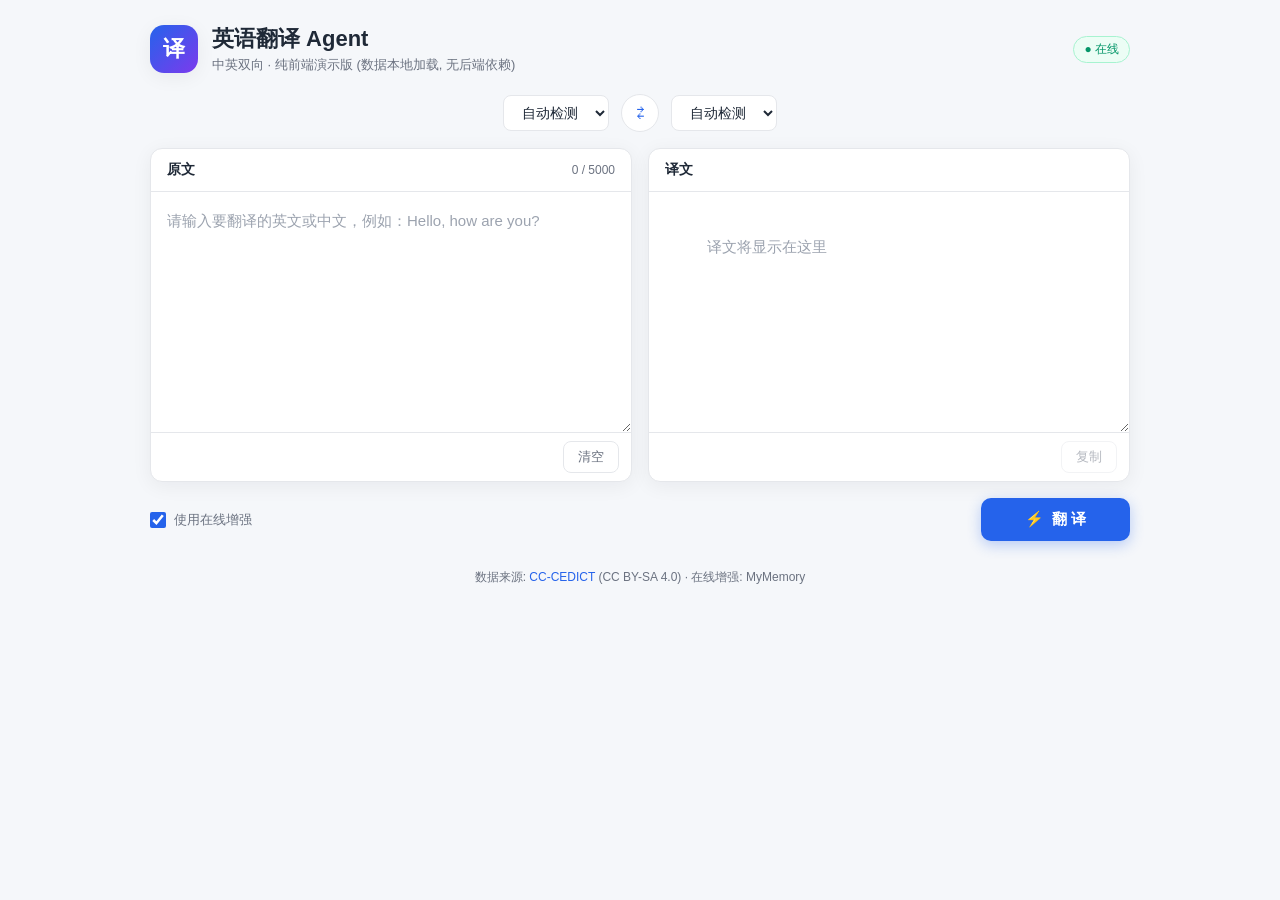
==== static-demo/index.html @ f0b68a89 "多语言翻译 Agent: 10种语言与汉语双向互译 + 文档翻译 + 术语表/TM/多引擎" ====
<!DOCTYPE html>
<html lang="zh-CN">
<head>
  <meta charset="UTF-8">
  <meta name="viewport" content="width=device-width, initial-scale=1.0">
  <title>英语翻译 Agent · 纯前端演示版</title>
  <link rel="stylesheet" href="css/style.css">
</head>
<body>
  <div class="container">
    <header class="app-header">
      <div class="logo">译</div>
      <div class="app-info">
        <h1>英语翻译 Agent</h1>
        <p class="subtitle">中英双向 · 纯前端演示版 (数据本地加载, 无后端依赖)</p>
      </div>
      <div class="online-badge" id="onlineBadge">● 在线</div>
    </header>

    <div class="lang-bar">
      <select id="sourceLang" class="lang-select">
        <option value="auto" selected>自动检测</option>
        <option value="en">英语</option>
        <option value="zh">中文</option>
      </select>
      <button id="swapBtn" class="swap-btn" title="交换语言方向">⇄</button>
      <select id="targetLang" class="lang-select">
        <option value="auto" selected>自动检测</option>
        <option value="en">英语</option>
        <option value="zh">中文</option>
      </select>
    </div>

    <div class="panes">
      <div class="pane">
        <div class="pane-header">
          <span class="pane-title">原文</span>
          <span class="char-count" id="charCount">0 / 5000</span>
        </div>
        <textarea id="inputText" class="pane-input"
                  placeholder="请输入要翻译的英文或中文，例如：Hello, how are you?"></textarea>
        <div class="pane-footer">
          <button id="clearBtn" class="ghost-btn">清空</button>
        </div>
      </div>

      <div class="pane">
        <div class="pane-header">
          <span class="pane-title">译文</span>
          <span class="engine-tag" id="engineTag"></span>
        </div>
        <div id="outputText" class="pane-output" aria-live="polite">
          <span class="placeholder">译文将显示在这里</span>
        </div>
        <div class="pane-footer">
          <button id="copyBtn" class="ghost-btn" disabled>复制</button>
        </div>
      </div>
    </div>

    <div class="action-bar">
      <label class="online-toggle">
        <input type="checkbox" id="useOnline" checked>
        <span>使用在线增强</span>
      </label>
      <button id="translateBtn" class="primary-btn"><span class="btn-icon">⚡</span> 翻 译</button>
    </div>

    <div id="warningBox" class="warning-box hidden"></div>
    <div id="metaBar" class="meta-bar hidden"></div>
  </div>

  <footer class="app-footer">
    数据来源: <a href="https://www.mdbg.net/chinese/dictionary?page=cc-cedict" target="_blank" rel="noopener">CC-CEDICT</a> (CC BY-SA 4.0) · 在线增强: MyMemory
  </footer>

  <script src="js/dict.js"></script>
  <script src="js/translator.js"></script>
  <script src="js/app.js"></script>
</body>
</html>
---- static-demo/css/style.css ----
/* ============================================================
   style.css — 英语翻译 Agent 界面样式
   浅色主题, 响应式布局, 简洁友好
   ============================================================ */

:root {
  --bg: #f5f7fa;             /* 页面背景 */
  --card: #ffffff;           /* 卡片背景 */
  --primary: #2563eb;        /* 主色(蓝) */
  --primary-hover: #1d4ed8;
  --text: #1f2937;           /* 主文字 */
  --text-light: #6b7280;     /* 次要文字 */
  --border: #e5e7eb;         /* 边框 */
  --danger: #dc2626;
  --radius: 12px;
  --shadow: 0 4px 20px rgba(17, 24, 39, 0.06);
}

* { box-sizing: border-box; margin: 0; padding: 0; }

body {
  font-family: -apple-system, "Segoe UI", "PingFang SC", "Microsoft YaHei", sans-serif;
  background: var(--bg);
  color: var(--text);
  min-height: 100vh;
  display: flex;
  flex-direction: column;
  align-items: center;
  padding: 24px 16px 60px;
}

.container {
  width: 100%;
  max-width: 980px;
}

/* ---------- 顶部标题 ---------- */
.app-header {
  display: flex;
  align-items: center;
  gap: 14px;
  margin-bottom: 20px;
}

.logo {
  width: 48px; height: 48px;
  background: linear-gradient(135deg, var(--primary), #7c3aed);
  color: #fff;
  font-size: 22px; font-weight: 700;
  display: flex; align-items: center; justify-content: center;
  border-radius: 14px;
  box-shadow: var(--shadow);
}

.app-info h1 { font-size: 22px; font-weight: 700; }
.subtitle { font-size: 13px; color: var(--text-light); margin-top: 2px; }

.online-badge {
  margin-left: auto;
  font-size: 12px;
  padding: 4px 10px;
  border-radius: 20px;
  background: #ecfdf5;
  color: #059669;
  border: 1px solid #a7f3d0;
}
.online-badge.off { background: #fef2f2; color: var(--danger); border-color: #fecaca; }

/* ---------- 语言选择 ---------- */
.lang-bar {
  display: flex;
  align-items: center;
  justify-content: center;
  gap: 12px;
  margin-bottom: 16px;
}

.lang-select {
  padding: 8px 14px;
  border: 1px solid var(--border);
  border-radius: 8px;
  font-size: 14px;
  background: var(--card);
  color: var(--text);
  cursor: pointer;
  outline: none;
}
.lang-select:focus { border-color: var(--primary); }

.swap-btn {
  width: 38px; height: 38px;
  border-radius: 50%;
  border: 1px solid var(--border);
  background: var(--card);
  font-size: 18px;
  cursor: pointer;
  color: var(--primary);
  transition: transform .2s;
}
.swap-btn:hover { transform: rotate(180deg); }

/* ---------- 输入/输出面板 ---------- */
.panes {
  display: grid;
  grid-template-columns: 1fr 1fr;
  gap: 16px;
}

.pane {
  background: var(--card);
  border: 1px solid var(--border);
  border-radius: var(--radius);
  box-shadow: var(--shadow);
  overflow: hidden;
  display: flex;
  flex-direction: column;
}

.pane-header {
  display: flex;
  justify-content: space-between;
  align-items: center;
  padding: 12px 16px;
  border-bottom: 1px solid var(--border);
}

.pane-title { font-size: 14px; font-weight: 600; }
.char-count, .engine-tag { font-size: 12px; color: var(--text-light); }
.engine-tag.online { color: #059669; }
.engine-tag.local { color: #b45309; }

.pane-input, .pane-output {
  width: 100%;
  min-height: 240px;
  padding: 16px;
  font-size: 15px;
  line-height: 1.7;
  border: none;
  resize: vertical;
  outline: none;
  background: transparent;
  font-family: inherit;
  color: var(--text);
}

.pane-input::placeholder { color: #9ca3af; }

.pane-output {
  overflow-y: auto;
  white-space: pre-wrap;
  word-break: break-word;
  min-height: 240px;
  max-height: 60vh;
}

.pane-output .placeholder { color: #9ca3af; }

.pane-footer {
  display: flex;
  justify-content: flex-end;
  padding: 8px 12px;
  border-top: 1px solid var(--border);
  gap: 8px;
}

/* ---------- 按钮 ---------- */
.ghost-btn {
  padding: 6px 14px;
  border: 1px solid var(--border);
  border-radius: 8px;
  background: var(--card);
  color: var(--text-light);
  font-size: 13px;
  cursor: pointer;
  transition: all .15s;
}
.ghost-btn:hover:not(:disabled) { color: var(--text); border-color: #9ca3af; }
.ghost-btn:disabled { opacity: .5; cursor: not-allowed; }

.action-bar {
  display: flex;
  justify-content: space-between;
  align-items: center;
  margin-top: 16px;
}

.online-toggle {
  display: flex;
  align-items: center;
  gap: 8px;
  font-size: 13px;
  color: var(--text-light);
  cursor: pointer;
  user-select: none;
}
.online-toggle input { accent-color: var(--primary); width: 16px; height: 16px; cursor: pointer; }

.primary-btn {
  padding: 12px 44px;
  background: var(--primary);
  color: #fff;
  border: none;
  border-radius: 10px;
  font-size: 15px;
  font-weight: 600;
  cursor: pointer;
  transition: background .15s, transform .1s;
  box-shadow: 0 4px 14px rgba(37, 99, 235, 0.3);
}
.primary-btn:hover { background: var(--primary-hover); }
.primary-btn:active { transform: scale(0.98); }
.primary-btn:disabled { opacity: .6; cursor: not-allowed; }
.btn-icon { margin-right: 4px; }

/* ---------- 提示区 ---------- */
.warning-box {
  margin-top: 14px;
  padding: 12px 16px;
  border-radius: 10px;
  background: #fffbeb;
  border: 1px solid #fde68a;
  color: #92400e;
  font-size: 13px;
  line-height: 1.6;
}

.meta-bar {
  margin-top: 10px;
  font-size: 12px;
  color: var(--text-light);
  display: flex;
  gap: 14px;
  flex-wrap: wrap;
}
.meta-bar .tag {
  background: var(--card);
  border: 1px solid var(--border);
  padding: 3px 10px;
  border-radius: 14px;
}

/* ---------- 错误态 ---------- */
.pane-output.error { color: var(--danger); }

/* ---------- 页脚 ---------- */
.app-footer {
  margin-top: 28px;
  font-size: 12px;
  color: var(--text-light);
  text-align: center;
}
.app-footer a { color: var(--primary); text-decoration: none; }

/* ---------- 响应式 ---------- */
@media (max-width: 720px) {
  .panes { grid-template-columns: 1fr; }
  .action-bar { flex-direction: column; gap: 12px; }
  .primary-btn { width: 100%; }
}

.hidden { display: none !important; }
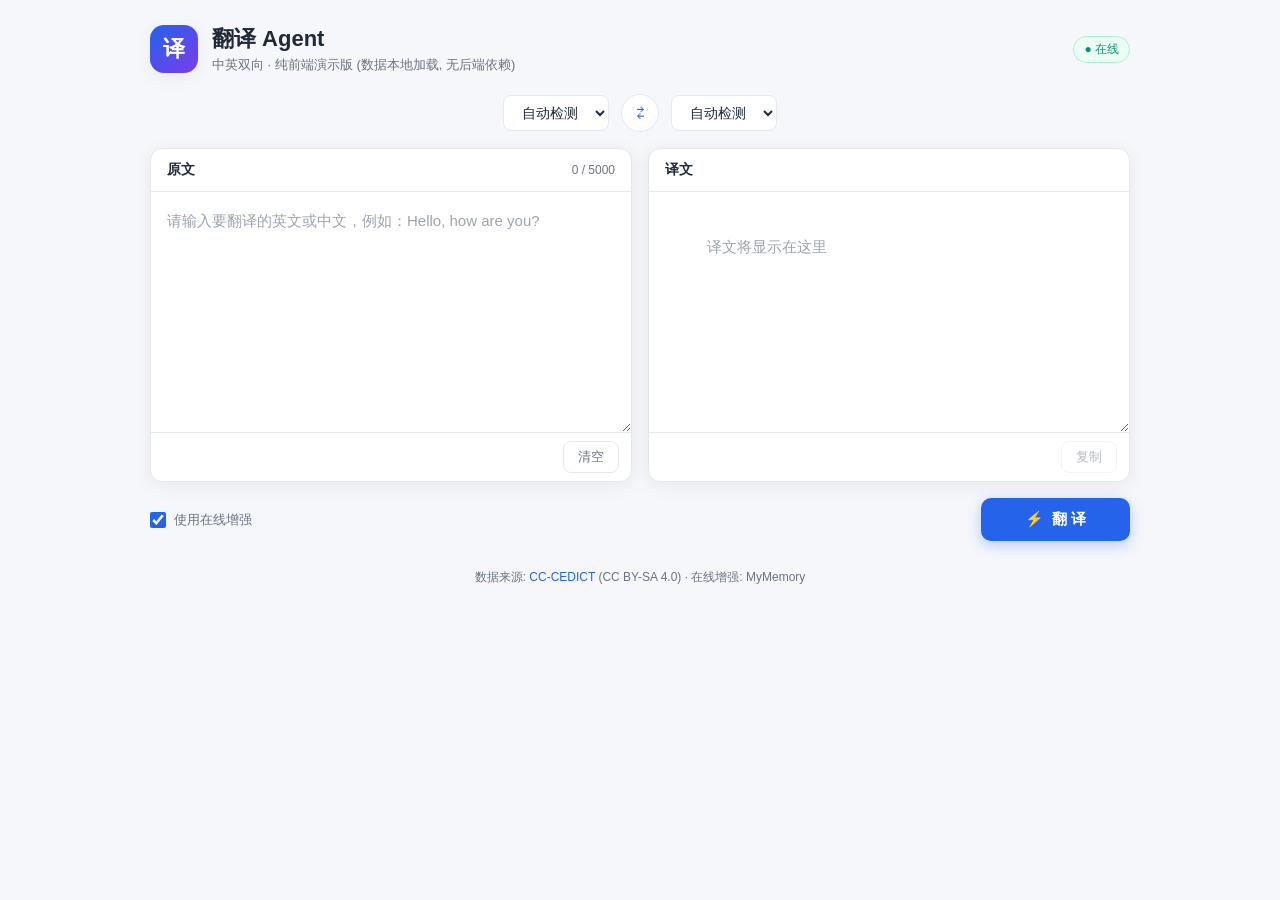
==== commit 26bd98ac: "界面文案: 去掉英语翻译字样统一为翻译 Agent" ====
--- a/static-demo/index.html
+++ b/static-demo/index.html
@@ -3,7 +3,7 @@
 <head>
   <meta charset="UTF-8">
   <meta name="viewport" content="width=device-width, initial-scale=1.0">
-  <title>英语翻译 Agent · 纯前端演示版</title>
+  <title>翻译 Agent · 纯前端演示版</title>
   <link rel="stylesheet" href="css/style.css">
 </head>
 <body>
@@ -11,7 +11,7 @@
     <header class="app-header">
       <div class="logo">译</div>
       <div class="app-info">
-        <h1>英语翻译 Agent</h1>
+        <h1>翻译 Agent</h1>
         <p class="subtitle">中英双向 · 纯前端演示版 (数据本地加载, 无后端依赖)</p>
       </div>
       <div class="online-badge" id="onlineBadge">● 在线</div>
